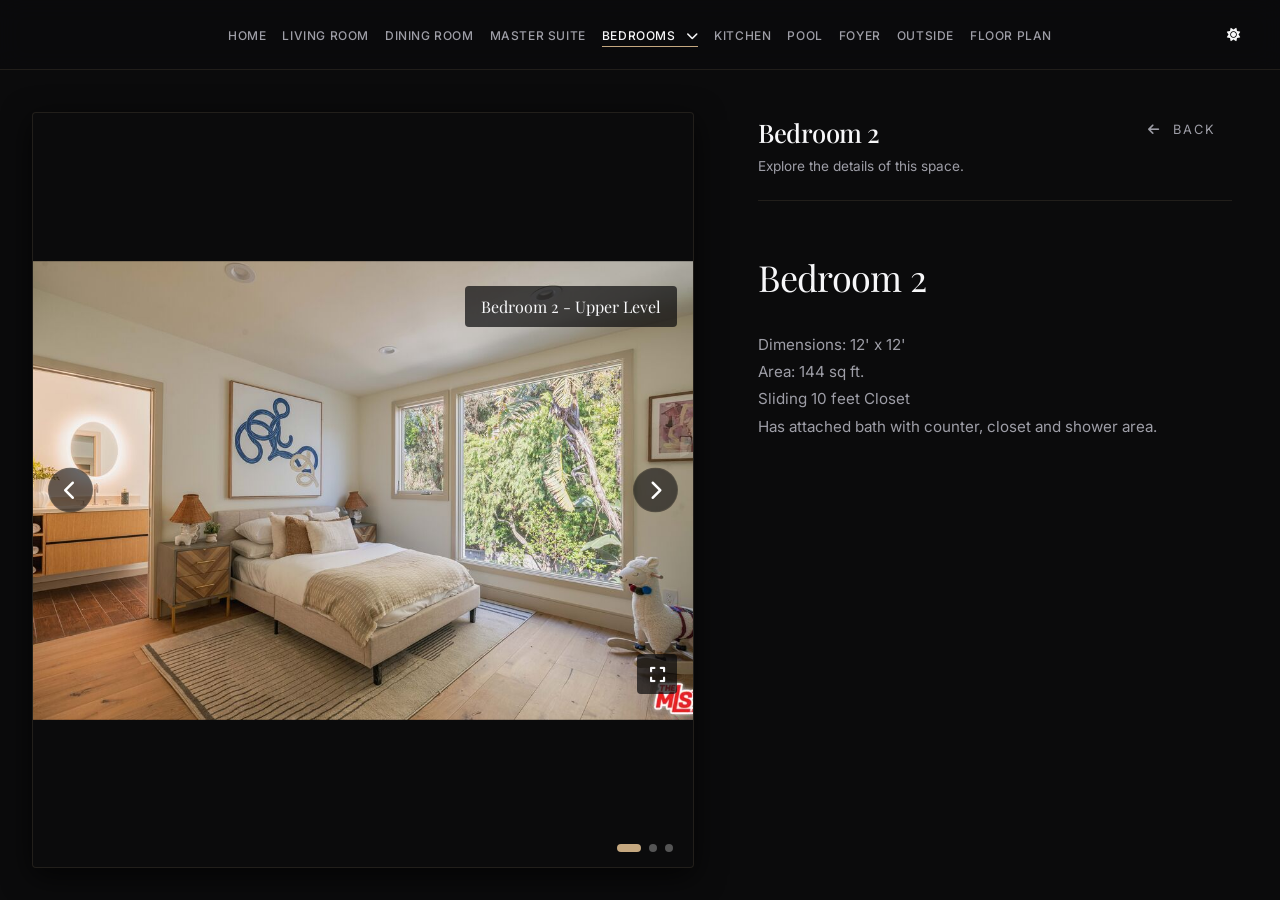
==== bedroom-2.html @ 425a5563 "Add files via upload" ====
<!DOCTYPE html>
<html lang="en">
<head>
    <meta charset="UTF-8">
    <meta name="viewport" content="width=device-width, initial-scale=1.0">
    <title>3084 Franklin Canyon Drive | Bedroom 2</title>
    <meta name="description" content="Take an in-depth tour of the outdoor terrace and infinity pool of the 3084 Franklin Canyon Drive.">
    <!-- FontAwesome for Premium Icons -->
    <link rel="stylesheet" href="https://cdnjs.cloudflare.com/ajax/libs/font-awesome/6.4.0/css/all.min.css">
    <!-- Custom Style Sheet Extension -->
    <link rel="stylesheet" href="more_styles.css?v=23">
</head>
<body>

    <!-- Header Navigation -->
    <header id="main-header">
        <div class="nav-container">
            
            <nav>
                <ul class="nav-links" id="nav-links">
                    <li><a href="index.html">Home</a></li>
                    <li><a href="living-room.html">Living Room</a></li>
                    <li><a href="dining-room.html">Dining Room</a></li>
                    <li><a href="master-suite.html">Master Suite</a></li>
                    <li class="dropdown">
                        <a href="bedroom-2.html" class="dropdown-trigger">Bedrooms <i class="fas fa-chevron-down"></i></a>
                        <ul class="dropdown-menu">
                            <li><a href="bedroom-2.html">Bedroom 2</a></li>
                            <li><a href="bedroom-3.html">Bedroom 3</a></li>
                            <li><a href="bedroom-4.html">Bedroom 4</a></li>
                            <li><a href="bedroom-5.html">Bedroom 5</a></li>
                            <li><a href="bedroom-6.html">Bedroom 6</a></li>
                        </ul>
                    </li>
                    <li><a href="kitchen.html">Kitchen</a></li>
                    <li><a href="pool.html">Pool</a></li>
                    <li><a href="foyer.html">Foyer</a></li>
                    <li><a href="outside.html">Outside</a></li>
                    <li><a href="floor-plan.html">Floor Plan</a></li>

                </ul>
            </nav>

            <div class="nav-actions">
                <button class="theme-toggle" id="theme-toggle" aria-label="Toggle visual theme">
                    <i class="fas fa-sun"></i>
                </button>
                <button class="mobile-menu-toggle" aria-label="Toggle menu">
                    <i class="fas fa-bars"></i>
                </button>
            </div>
        </div>
    </header>

    <main style="margin-top: 80px;">
        <section class="detail-section">
            <div class="detail-grid">
                <div class="section-gallery">
                    <div class="gallery-slides" data-folder="images/Bedrooms/Bedroom 2/">
                        <div class="gallery-slide active">
                            <div class="slide-image-wrapper">
                                <img src="images/Bedrooms/Bedroom 2/Bedroom 2 - Upper Level.jpg" alt="3084 Franklin Canyon Drive Dynamic View">
                                <div class="gallery-slide-caption">Bedroom 2 - Upper Level</div>
                            </div>
                        </div>
                        <div class="gallery-slide ">
                            <div class="slide-image-wrapper">
                                <img src="images/Bedrooms/Bedroom 2/Bedroom 2.jpg" alt="3084 Franklin Canyon Drive Dynamic View">
                                <div class="gallery-slide-caption">Bedroom 2</div>
                            </div>
                        </div>
                        <div class="gallery-slide ">
                            <div class="slide-image-wrapper">
                                <img src="images/Bedrooms/Bedroom 2/Bathroom 2.jpg" alt="3084 Franklin Canyon Drive Dynamic View">
                                <div class="gallery-slide-caption">Bathroom 2</div>
                            </div>
                        </div>
                    </div>
                    <button class="gallery-control-prev" aria-label="Previous image"><i class="fas fa-chevron-left"></i></button>
                    <button class="gallery-control-next" aria-label="Next image"><i class="fas fa-chevron-right"></i></button>
                    <div class="gallery-indicators"></div>
                </div>

                <!-- Specs -->
                <div class="detail-specs-panel">
                    <!-- Integrated Header Sub Bar -->
                    <div style="display: flex; justify-content: space-between; align-items: flex-start; margin-bottom: 1.5rem; border-bottom: 1px solid var(--border-color); padding-bottom: 1.5rem; gap: 1rem;">
                        <div>
                            <h1 style="font-size: 1.6rem; font-weight: 500; font-family: var(--font-heading); margin-bottom: 0.25rem;">Bedroom 2</h1>
                            <p style="color: var(--text-secondary); font-size: 0.85rem; line-height: 1.4;">Explore the details of this space.</p>
                        </div>
                        <a href="javascript:history.back()" class="back-to-home" style="margin-bottom: 0; padding: 0.5rem 1rem; font-size: 0.8rem; white-space: nowrap;">
                            <i class="fas fa-arrow-left"></i> Back
                        </a>
                    </div>
                    <h2 class="detail-room-title">Bedroom 2</h2>
                    <p class="detail-room-desc">
                        Dimensions: 12' x 12'<br>
                        Area: 144 sq ft.<br>
                        Sliding 10 feet Closet <br>
                        Has attached bath with counter, closet and shower area.
                    </p>
                </div>
            </div>
        </section>


    </main>

    
    </div>

    <!-- Footer Section -->
    <footer>
        <div class="footer-container">
            <div class="footer-brand">
                <h3 class="footer-brand-title">3084 Franklin Canyon Drive</h3>
                <p class="footer-brand-desc">A masterpiece of design and technology, representing the pinnacle of Southern California luxury living. Exclusively listed under private brokerage.</p>
            </div>
            <div>
                <h4 class="footer-links-title">Information</h4>
                <ul class="footer-links">
                    <li><a href="index.html">Home Overview</a></li>
                    <li><a href="living-room.html">Living Room Detail</a></li>
                    <li><a href="bedrooms.html">Private Bedrooms</a></li>
                    <li><a href="kitchen.html">Kitchen Detail</a></li>
                </ul>
            </div>
            <div>
                <h4 class="footer-links-title">Exclusive Agencies</h4>
                <p style="color: var(--text-secondary); font-size: 0.9rem; margin-bottom: 1rem;">Luxe Brokerage Partners LLC</p>
                <p style="color: var(--text-muted); font-size: 0.8rem; line-height: 1.6;">DRE License #01882736<br>Beverly Hills Office Desk</p>
            </div>
        </div>
        <div class="footer-bottom">
            <p>&copy; 2026 3084 Franklin Canyon Drive. All Rights Reserved. Private Listing.</p>
            <p>Designed with absolute privacy & architectural precision.</p>
        </div>
    </footer>

    <!-- Custom App Script Extension -->
    <script src="more_app.js?v=12"></script>
    <!-- Zoom Lightbox Engine -->
    <script src="lightbox.js?v=1"></script>
</body>
</html>
---- more_styles.css ----
/* 
   Villa Serein - More Details CSS Extensions
   Adds Dropdowns and Detailed Carousel layout.
*/

@import url('styles.css?v=4');

/* Dropdown Menu Styles */
.dropdown {
    position: relative;
}

.dropdown-trigger {
    cursor: pointer;
}

.dropdown-trigger i {
    font-size: 0.75rem;
    transition: var(--transition-fast);
    margin-left: 0.4rem;
}

.dropdown:hover .dropdown-trigger i {
    transform: rotate(180deg);
    color: var(--accent-bronze);
}

.dropdown-menu {
    list-style: none;
    position: absolute;
    top: 100%;
    left: 50%;
    transform: translateX(-50%) translateY(10px);
    background: var(--bg-secondary);
    border: 1px solid var(--border-color);
    border-radius: 4px;
    list-style: none;
    padding: 0.75rem 0;
    min-width: 200px;
    opacity: 0;
    visibility: hidden;
    pointer-events: none;
    transition: var(--transition-smooth);
    box-shadow: var(--shadow-lg);
    z-index: 200;
}

.dropdown-menu::before {
    content: '';
    position: absolute;
    top: -6px;
    left: 50%;
    transform: translateX(-50%) rotate(45deg);
    width: 10px;
    height: 10px;
    background: var(--bg-secondary);
    border-left: 1px solid var(--border-color);
    border-top: 1px solid var(--border-color);
}

.dropdown:hover .dropdown-menu,
.dropdown-menu.active {
    opacity: 1;
    visibility: visible;
    pointer-events: auto;
    transform: translateX(-50%) translateY(0);
}

.dropdown-menu li {
    width: 100%;
}

.dropdown-menu a {
    display: block;
    padding: 0.6rem 1.5rem;
    font-size: 0.8rem;
    letter-spacing: 0.1em;
    color: var(--text-secondary);
    transition: var(--transition-fast);
    text-transform: uppercase;
    text-align: center;
    border-bottom: none !important;
}

.dropdown-menu a::after {
    display: none !important; /* Remove line animation for dropdown links */
}

.dropdown-menu a:hover,
.dropdown-menu a.active {
    color: var(--text-primary);
    background: rgba(197, 168, 128, 0.1);
}

.dropdown-menu a.active {
    font-weight: 600;
}

/* Sections for Detail Page */
.detail-section {
    padding: 2rem;
    height: calc(100vh - 80px);
    box-sizing: border-box;
    display: flex;
    align-items: center;
    border-bottom: none;
    overflow: hidden;
}

.detail-section:last-child {
    border-bottom: none;
}

.detail-grid {
    display: grid;
    grid-template-columns: 1.15fr 0.85fr;
    gap: 4rem;
    align-items: stretch;
    margin-top: 0;
    width: 100%;
    height: 100%;
}

/* Custom Mini Slide Gallery inside each section */
.section-gallery {
    position: relative;
    width: 100%;
    height: 100%;
    overflow: hidden;
    border: 1px solid var(--border-color);
    border-radius: 4px;
    box-shadow: var(--shadow-md);
    background: #0b0b0c;
}

.gallery-slides {
    width: 100%;
    height: 100%;
    position: relative;
}

.gallery-slide {
    position: absolute;
    top: 0;
    left: 0;
    width: 100%;
    height: 100%;
    opacity: 0;
    transition: opacity 0.8s ease;
    z-index: 1;
    cursor: pointer;
    display: flex;
    align-items: center;
    justify-content: center;
}

.gallery-slide.active {
    opacity: 1;
    z-index: 2;
}

.slide-image-wrapper {
    position: relative;
    max-width: 100%;
    max-height: 100%;
    display: inline-block;
}

.gallery-slide img {
    max-width: 100%;
    max-height: 100%;
    width: auto;
    height: auto;
    object-fit: contain;
    display: block;
    transition: transform 10s ease;
}

.gallery-slide.active img {
    transform: scale(1.04);
}

.gallery-slide-caption {
    position: absolute;
    top: 1rem;
    right: 1rem;
    width: auto;
    padding: 0.5rem 1rem;
    background: rgba(11, 11, 12, 0.7);
    border-radius: 4px;
    color: var(--text-primary);
    font-family: var(--font-heading);
    font-size: 1rem;
    z-index: 10;
}

body.light-theme .gallery-slide-caption {
    background: rgba(250, 250, 247, 0.8);
}

/* Gallery Controls */
.gallery-control-prev,
.gallery-control-next {
    position: absolute;
    top: 50%;
    transform: translateY(-50%);
    background: rgba(11, 11, 12, 0.6);
    border: 1px solid var(--border-color);
    color: #fff;
    font-size: 1.25rem;
    width: 45px;
    height: 45px;
    display: flex;
    align-items: center;
    justify-content: center;
    cursor: pointer;
    z-index: 15;
    transition: var(--transition-fast);
    border-radius: 50%;
}

body.light-theme .gallery-control-prev,
body.light-theme .gallery-control-next {
    background: rgba(250, 250, 247, 0.8);
    color: var(--text-primary);
}

.gallery-control-prev:hover,
.gallery-control-next:hover {
    background: var(--accent-bronze);
    color: #0b0b0c;
    border-color: var(--accent-bronze);
}

body.light-theme .gallery-control-prev:hover,
body.light-theme .gallery-control-next:hover {
    color: #FAFAF7;
}

.gallery-control-prev { left: 15px; }
.gallery-control-next { right: 15px; }

/* Thumbnail indicators */
.gallery-indicators {
    position: absolute;
    bottom: 15px;
    right: 20px;
    display: flex;
    gap: 0.5rem;
    z-index: 15;
}

.gallery-indicator {
    width: 8px;
    height: 8px;
    border-radius: 50%;
    background: rgba(255, 255, 255, 0.3);
    cursor: pointer;
    transition: var(--transition-fast);
    border: none;
}

.gallery-indicator.active {
    background: var(--accent-bronze);
    width: 24px;
    border-radius: 4px;
}

/* Technical Details panel */
.detail-specs-panel {
    display: flex;
    flex-direction: column;
    gap: 1.5rem;
    max-height: 100%;
    overflow-y: auto;
    padding-right: 1rem;
}

/* Custom minimal scrollbar for specs panel */
.detail-specs-panel::-webkit-scrollbar {
    width: 4px;
}
.detail-specs-panel::-webkit-scrollbar-track {
    background: transparent;
}
.detail-specs-panel::-webkit-scrollbar-thumb {
    background: var(--border-color);
    border-radius: 4px;
}

.detail-room-title {
    font-size: 2.25rem;
    color: var(--text-primary);
}

.detail-room-desc {
    color: var(--text-secondary);
    font-size: 0.95rem;
    line-height: 1.8;
}

.detail-specs-table {
    display: flex;
    flex-direction: column;
    gap: 1rem;
    border-top: 1px solid var(--border-color);
    padding-top: 1.5rem;
}

.detail-spec-row {
    display: flex;
    justify-content: space-between;
    padding-bottom: 0.75rem;
    border-bottom: 1px solid rgba(197, 168, 128, 0.06);
}

.detail-spec-row:last-child {
    border-bottom: none;
}

.detail-spec-label {
    font-size: 0.8rem;
    text-transform: uppercase;
    letter-spacing: 0.05em;
    color: var(--text-muted);
}

.detail-spec-val {
    font-size: 0.9rem;
    font-weight: 500;
    color: var(--text-primary);
    text-align: right;
    max-width: 60%;
}

/* Sub-sections inside rooms (e.g. Master Bedroom vs Bedroom 2) */
.sub-room-block {
    margin-top: 3rem;
    border-top: 1px dashed var(--border-color);
    padding-top: 3rem;
}

.sub-room-block:first-of-type {
    border-top: none;
    padding-top: 0;
    margin-top: 0;
}

.sub-room-title {
    font-size: 1.65rem;
    margin-bottom: 1.25rem;
    color: var(--accent-bronze);
    font-family: var(--font-heading);
}

/* Back navigation button from details */
.back-to-home {
    display: inline-flex;
    align-items: center;
    gap: 0.75rem;
    font-size: 0.8rem;
    letter-spacing: 0.15em;
    text-transform: uppercase;
    color: var(--text-secondary);
    transition: var(--transition-fast);
    margin-bottom: 2rem;
    cursor: pointer;
}

.back-to-home:hover {
    color: var(--accent-bronze);
    transform: translateX(-5px);
}

/* Mobile dropdown layouts overrides */
@media (max-width: 1024px) {
    .detail-section {
        height: auto !important;
        min-height: auto !important;
        overflow: visible !important;
        padding: 6rem 1.5rem 2rem !important;
    }

    .detail-grid {
        grid-template-columns: 1fr !important;
        gap: 2rem !important;
        height: auto !important;
    }
    
    .section-gallery {
        height: 45vh !important;
        min-height: 300px !important;
    }

    .detail-specs-panel {
        max-height: none !important;
        overflow-y: visible !important;
        padding-right: 0 !important;
    }
}

@media (max-width: 768px) {
    .section-gallery {
        height: 35vh !important;
        min-height: 250px !important;
    }

    /* Handle submenus in mobile drawer */
    .nav-links li {
        width: 100%;
        text-align: center;
    }

    .dropdown.active .dropdown-trigger i {
        transform: rotate(180deg);
        color: var(--accent-bronze);
    }
    
    .dropdown-menu {
        list-style: none !important;
        position: static !important;
        transform: none !important;
        opacity: 1 !important;
        visibility: visible !important;
        pointer-events: auto !important;
        box-shadow: none !important;
        background: transparent !important;
        border: none !important;
        min-width: 100% !important;
        width: 100% !important;
        margin-top: 0.5rem !important;
        padding: 0 !important;
        display: none;
        text-align: center !important;
    }

    .dropdown-menu::before {
        display: none !important;
    }
    
    .dropdown.active .dropdown-menu {
        display: block !important;
    }
    
    .dropdown-trigger i {
        margin-left: 0.5rem;
    }

    .dropdown-menu li {
        width: 100% !important;
        text-align: center !important;
        display: block !important;
        margin: 0 !important;
        padding: 0 !important;
    }
    
    .dropdown-menu a {
        display: block !important;
        width: 100% !important;
        padding: 0.5rem 0 !important;
        font-size: 0.75rem !important;
        color: var(--text-muted) !important;
        text-align: center !important;
        margin: 0 !important;
    }
    
    .dropdown-menu a:hover {
        background: transparent !important;
        color: var(--text-primary) !important;
    }
}


/* Remove footer for detail pages as requested */
footer { display: none !important; }
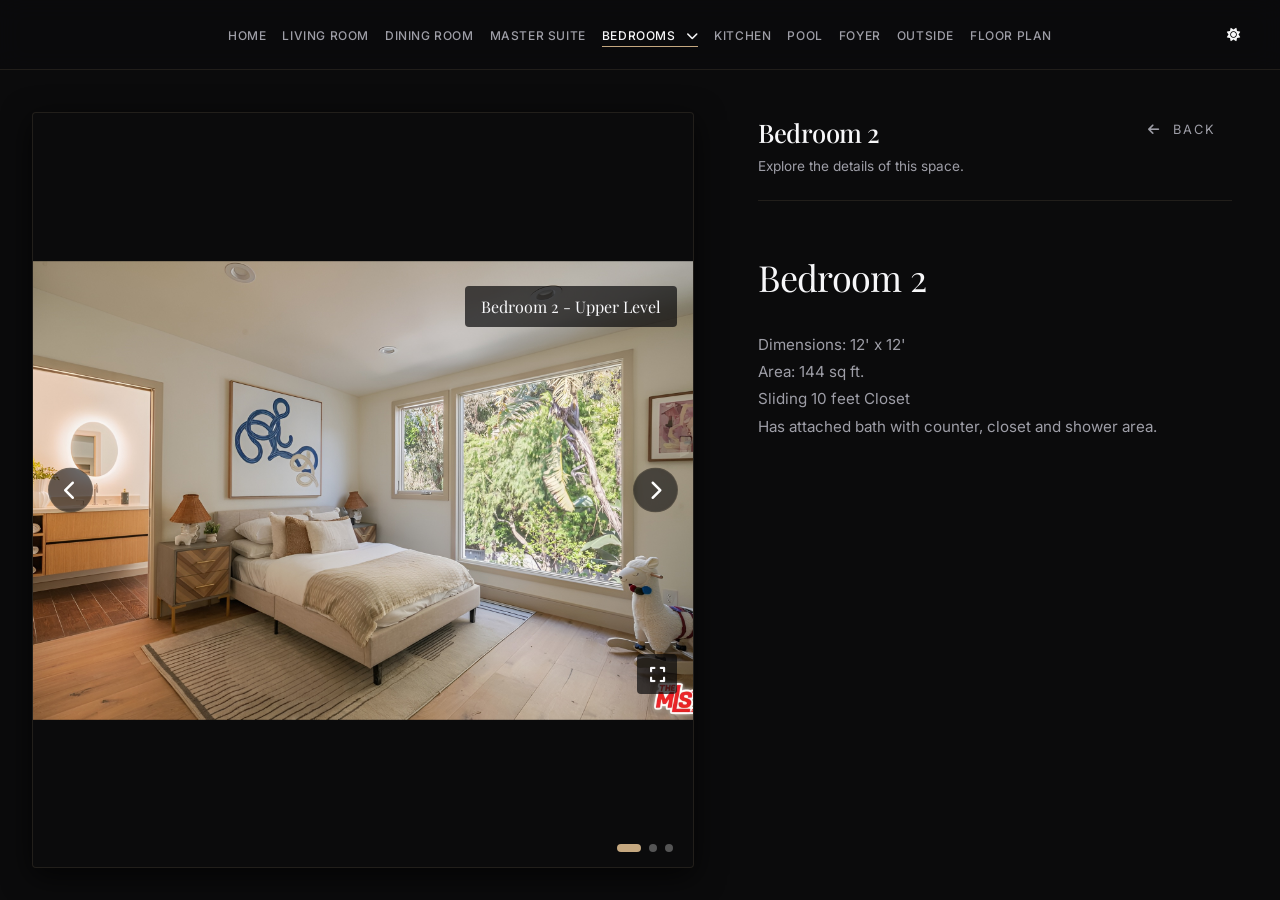
==== commit c361a717: "Add files via upload" ====
--- a/bedroom-2.html
+++ b/bedroom-2.html
@@ -1,6 +1,16 @@
 <!DOCTYPE html>
 <html lang="en">
 <head>
+<!-- Google tag (gtag.js) -->
+<script async src="https://www.googletagmanager.com/gtag/js?id=G-GJMJ5C1JZ1"></script>
+<script>
+  window.dataLayer = window.dataLayer || [];
+  function gtag(){dataLayer.push(arguments);}
+  gtag('js', new Date());
+
+  gtag('config', 'G-GJMJ5C1JZ1');
+</script>
+
     <meta charset="UTF-8">
     <meta name="viewport" content="width=device-width, initial-scale=1.0">
     <title>3084 Franklin Canyon Drive | Bedroom 2</title>
--- a/more_styles.css
+++ b/more_styles.css
@@ -473,5 +473,43 @@
 
 /* Remove footer for detail pages as requested */
 footer { display: none !important; }
+
+/* E-Commerce Zoom Lens (highlights original thumbnail area) */
+.img-zoom-lens {
+    position: absolute;
+    border: 1px solid rgba(197, 168, 128, 0.5);
+    background: rgba(197, 168, 128, 0.12);
+    cursor: crosshair;
+    z-index: 10;
+    opacity: 0;
+    transition: opacity 0.2s cubic-bezier(0.25, 0.8, 0.25, 1);
+    pointer-events: none;
+}
+
+/* E-Commerce Zoom Window (overlays the details specs panel) */
+.img-zoom-result {
+    position: absolute;
+    border: 1px solid var(--border-color);
+    border-radius: 4px;
+    background-color: var(--bg-primary);
+    box-shadow: var(--shadow-lg);
+    background-repeat: no-repeat;
+    z-index: 99;
+    opacity: 0;
+    transition: opacity 0.25s cubic-bezier(0.25, 0.8, 0.25, 1);
+    pointer-events: none;
+    overflow: hidden;
+}
+
+.slide-image-wrapper {
+    position: relative;
+    overflow: visible !important;
+}
+
+/* Keep the image static on hover to prevent coordinate drift */
+.gallery-slide:hover img {
+    transform: none !important;
+    transition: none !important;
+}
 
 
